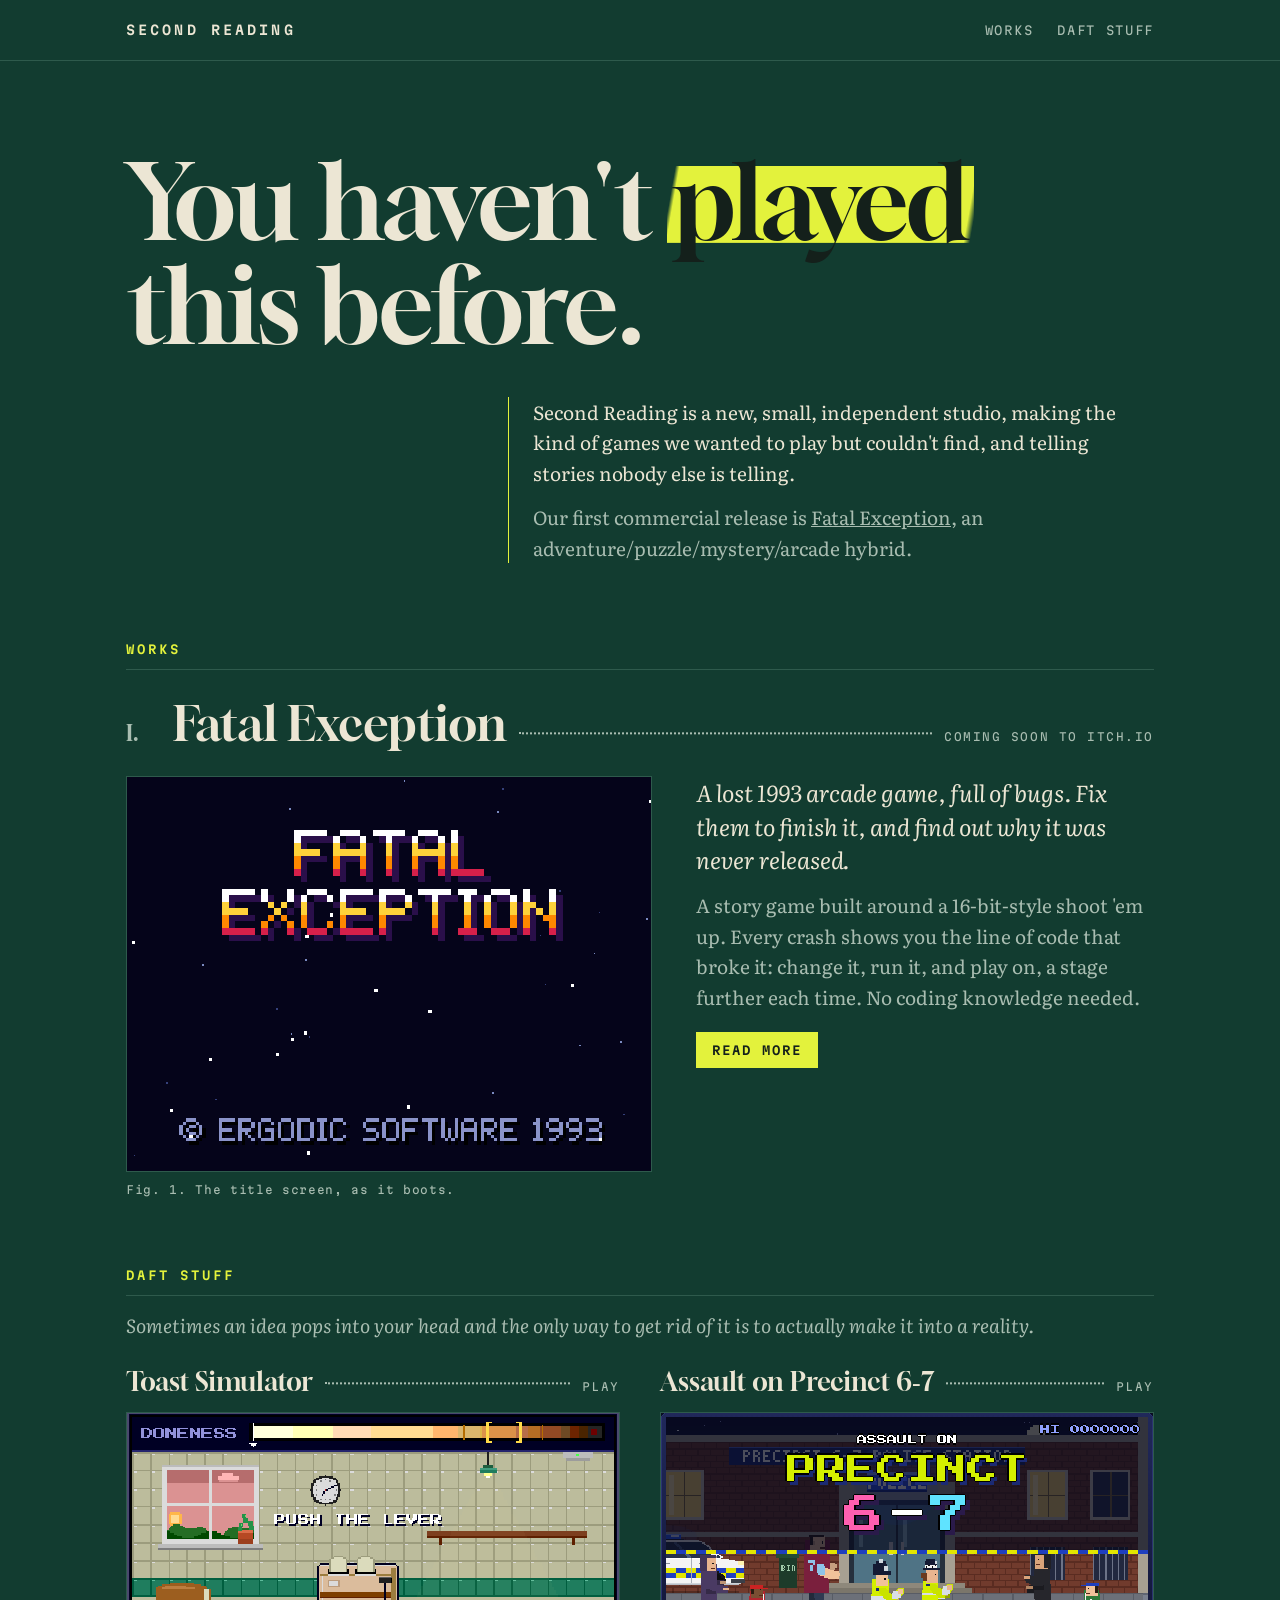
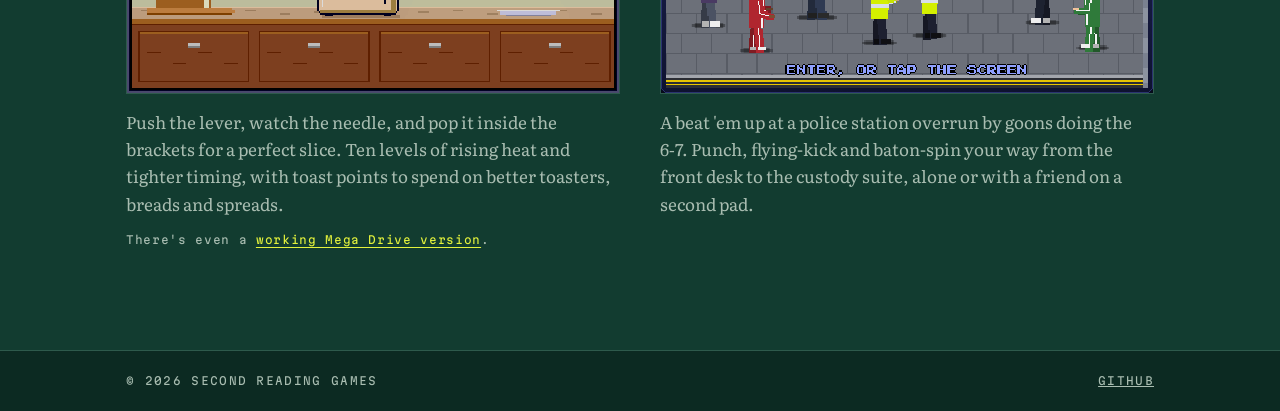
==== index.html @ 3e076906 "New Daft Stuff blurb; Fatal Exception page: the parcel's expected, no drug culture note Co-Authored-" ====
<!DOCTYPE html>
<html lang="en-GB">
<head>
<meta charset="utf-8">
<meta name="viewport" content="width=device-width, initial-scale=1">
<title>Second Reading Games</title>
<meta name="description" content="Second Reading is a new, small, independent studio, making the kind of games we wanted to play but couldn't find, and telling stories nobody else is telling.">
<meta property="og:title" content="Second Reading Games">
<meta property="og:description" content="You haven't played this before.">
<meta property="og:type" content="website">
<meta property="og:url" content="https://secondreading.games/">
<meta property="og:image" content="https://secondreading.games/fatal-exception/shots/title.png">
<meta name="twitter:card" content="summary_large_image">
<link rel="preload" href="fonts/gloock-latin.woff2" as="font" type="font/woff2" crossorigin>
<link rel="icon" href="favicon.svg" type="image/svg+xml">
<link rel="stylesheet" href="style.css">
</head>
<body>

<header class="top">
  <div class="wrap top-in">
    <a class="mark" href="./">Second Reading</a>
    <nav aria-label="Site">
      <a href="#works">Works</a>
      <a href="#daft-stuff">Daft Stuff</a>
    </nav>
  </div>
</header>

<main>

<section class="intro">
  <div class="wrap">
    <h1>You haven't <mark>played</mark> this before.</h1>
    <div class="blurb">
      <p>Second Reading is a new, small, independent studio, making the kind of games we wanted to play but couldn't find, and telling stories nobody else is telling.</p>
      <p>Our first commercial release is <a href="fatal-exception/">Fatal Exception</a>, an adventure/puzzle/mystery/arcade hybrid.</p>
    </div>
  </div>
</section>

<section id="works" aria-labelledby="works-title">
  <div class="wrap">
    <h2 id="works-title" class="label">Works</h2>

    <article class="work">
      <a class="entry" href="fatal-exception/">
        <span class="num">I.</span>
        <span class="title">Fatal Exception</span>
        <span class="dots" aria-hidden="true"></span>
        <span class="status">Coming soon to itch.io</span>
      </a>
      <div class="work-body">
        <figure>
          <a href="fatal-exception/" tabindex="-1" aria-hidden="true"><img src="fatal-exception/shots/title.png" width="640" height="480" alt=""></a>
          <figcaption>Fig. 1. The title screen, as it boots.</figcaption>
        </figure>
        <div class="work-text">
          <p class="lede">A lost 1993 arcade game, full of bugs. Fix them to finish it, and find out why it was never released.</p>
          <p>A story game built around a 16-bit-style shoot 'em up. Every crash shows you the line of code that broke it: change it, run it, and play on, a stage further each time. No coding knowledge needed.</p>
          <p><a class="more" href="fatal-exception/">Read more</a></p>
        </div>
      </div>
    </article>
  </div>
</section>

<section id="daft-stuff" aria-labelledby="div-title">
  <div class="wrap">
    <h2 id="div-title" class="label">Daft Stuff</h2>
    <p class="aside">Sometimes an idea pops into your head and the only way to get rid of it is to actually make it into a reality.</p>

    <div class="divs">
      <article class="div">
        <a class="entry" href="toast-simulator/">
          <span class="title">Toast Simulator</span>
          <span class="dots" aria-hidden="true"></span>
          <span class="status">Play</span>
        </a>
        <a class="pic" href="toast-simulator/" tabindex="-1" aria-hidden="true"><img src="img/toast-simulator.png" width="960" height="550" loading="lazy" alt=""></a>
        <p>Push the lever, watch the needle, and pop it inside the brackets for a perfect slice. Ten levels of rising heat and tighter timing, with toast points to spend on better toasters, breads and spreads.</p>
        <p class="also">There's even a <a href="toast-simulator/megadrive/">working Mega Drive version</a>.</p>
      </article>
      <article class="div">
        <a class="entry" href="assault-on-precinct-6-7/">
          <span class="title">Assault on Precinct 6&#8209;7</span>
          <span class="dots" aria-hidden="true"></span>
          <span class="status">Play</span>
        </a>
        <a class="pic" href="assault-on-precinct-6-7/" tabindex="-1" aria-hidden="true"><img src="img/assault-on-precinct-6-7.png" width="1176" height="672" loading="lazy" alt=""></a>
        <p>A beat 'em up at a police station overrun by goons doing the 6&#8209;7. Punch, flying-kick and baton-spin your way from the front desk to the custody suite, alone or with a friend on a second pad.</p>
      </article>
    </div>
  </div>
</section>

</main>

<footer class="foot">
  <div class="wrap foot-in">
    <p>&copy; 2026 Second Reading Games</p>
    <p><a href="https://github.com/second-reading">GitHub</a></p>
  </div>
</footer>

</body>
</html>
---- style.css ----
/* Second Reading Games. Library green, page-white type and a highlighter pen.
   Gloock for display, Literata to read, Martian Mono for labels (fonts/, SIL Open Font License).
   Each game's own page keeps its own look. */
@font-face{font-family:'Gloock';font-display:swap;src:url(fonts/gloock-latin.woff2) format('woff2')}
@font-face{font-family:'Literata';font-display:swap;font-weight:200 900;src:url(fonts/literata-latin.woff2) format('woff2')}
@font-face{font-family:'Literata';font-display:swap;font-weight:200 900;font-style:italic;src:url(fonts/literata-italic-latin.woff2) format('woff2')}
@font-face{font-family:'Martian Mono';font-display:swap;font-weight:100 800;src:url(fonts/martian-mono-latin.woff2) format('woff2')}

:root{
  --green:#123c30; --deep:#0c2a22; --page:#ece6d4; --dim:#a9bdb1; --rule:#2e5a4c; --pen:#e3f23c; --ink:#14201b;
  --display:'Gloock',Georgia,serif;
  --text:'Literata',Georgia,serif;
  --mono:'Martian Mono',ui-monospace,Menlo,Consolas,monospace;
}
*{box-sizing:border-box}
html{background:var(--green);scroll-behavior:smooth}
@media (prefers-reduced-motion: reduce){ html{scroll-behavior:auto} }
body{margin:0;background:var(--green);color:var(--page);font:19px/1.6 var(--text)}
img{max-width:100%;height:auto;display:block}
a{color:inherit}
a:focus-visible{outline:2px solid var(--pen);outline-offset:4px}
.wrap{max-width:1060px;margin:0 auto;padding:0 16px}
h1,h2{font-weight:400;margin:0}
p{margin:0 0 14px}

/* Header: just the name and two places to go, in the mono. */
.top{border-bottom:1px solid var(--rule)}
.top-in{display:flex;align-items:center;justify-content:space-between;gap:16px;min-height:60px;flex-wrap:wrap}
.mark{font:600 13px/1 var(--mono);letter-spacing:.24em;text-transform:uppercase;text-decoration:none}
.top nav{display:flex;gap:24px}
.top nav a{font:400 12px/1 var(--mono);letter-spacing:.14em;text-transform:uppercase;text-decoration:none;color:var(--dim)}
.top nav a:hover{color:var(--pen)}

/* The line, with one word gone over in highlighter. */
.intro{padding:88px 0 72px}
.intro h1{font:400 clamp(44px,8.2vw,104px)/1 var(--display);letter-spacing:-.01em;max-width:11em}
.intro mark{color:var(--ink);background:linear-gradient(100deg,transparent .08em,var(--pen) .12em,var(--pen) calc(100% - .1em),transparent calc(100% - .04em)) 0 58%/100% 62% no-repeat;
  padding:0 .06em;margin:0 -.06em}
.blurb{max-width:34em;margin:40px 0 0 auto;padding-left:24px;border-left:1px solid var(--pen)}
.blurb p:last-child{color:var(--dim);margin:0}

/* Section labels, in the mono. */
.label{font:600 12px/1 var(--mono);letter-spacing:.24em;text-transform:uppercase;color:var(--pen);
  padding-bottom:14px;border-bottom:1px solid var(--rule);margin-bottom:28px}
.aside{font-style:italic;color:var(--dim);margin:-14px 0 28px}

/* A contents-page line: number, title, dot leaders, status. */
.entry{display:flex;align-items:baseline;gap:12px;text-decoration:none}
.entry .num{font:400 22px/1 var(--display);color:var(--dim);min-width:1.6em}
.entry .title{font:400 clamp(30px,4.4vw,48px)/1.05 var(--display)}
.entry .dots{flex:1;min-width:24px;border-bottom:2px dotted var(--dim);transform:translateY(-.35em)}
.entry .status{font:400 11px/1.3 var(--mono);letter-spacing:.14em;text-transform:uppercase;color:var(--dim);white-space:nowrap}
.entry:hover .title{color:var(--pen)}

/* Fatal Exception */
#works{padding:8px 0 72px}
.work-body{display:grid;grid-template-columns:1.15fr 1fr;gap:44px;align-items:start;margin-top:28px}
figure{margin:0}
figure img{width:100%;image-rendering:pixelated;background:#000;border:1px solid var(--rule)}
figcaption{font:400 11px/1.4 var(--mono);letter-spacing:.06em;color:var(--dim);margin-top:10px}
.lede{font:italic 400 23px/1.45 var(--text)}
.work-text p:not(.lede){color:var(--dim)}
.more{display:inline-block;margin-top:6px;font:600 12px/1 var(--mono);letter-spacing:.16em;text-transform:uppercase;
  text-decoration:none;color:var(--ink);background:var(--pen);padding:12px 16px}
.more:hover{background:var(--page)}

/* Daft Stuff: the same contents lines, smaller. */
#daft-stuff{padding:0 0 88px}
.divs{display:grid;grid-template-columns:repeat(2,1fr);gap:40px}
.div .entry .title{font-size:26px}
.div .pic{display:block;margin:16px 0 14px}
.div .pic img{width:100%;aspect-ratio:7/4;object-fit:cover;image-rendering:pixelated;border:1px solid var(--rule);background:#000}
.div .pic:hover img{border-color:var(--pen)}
.div p{font-size:17px;color:var(--dim)}
.div .also{font:400 11px/1.6 var(--mono);letter-spacing:.06em}
.div .also a{color:var(--pen);text-underline-offset:3px}
.div .also a:hover{color:var(--page)}

.foot{background:var(--deep);border-top:1px solid var(--rule);padding:22px 0}
.foot-in{display:flex;justify-content:space-between;gap:16px;flex-wrap:wrap}
.foot p{margin:0;font:400 11px/1.4 var(--mono);letter-spacing:.12em;text-transform:uppercase;color:var(--dim)}
.foot a:hover{color:var(--pen)}

@media (max-width:780px){
  .intro{padding:56px 0 48px}
  .blurb{margin-left:0}
  .work-body,.divs{grid-template-columns:1fr;gap:28px}
  .entry{flex-wrap:wrap;row-gap:6px}
  .entry .dots{display:none}
  .entry .status{flex-basis:100%;order:3}
  .entry .num{min-width:0}
}
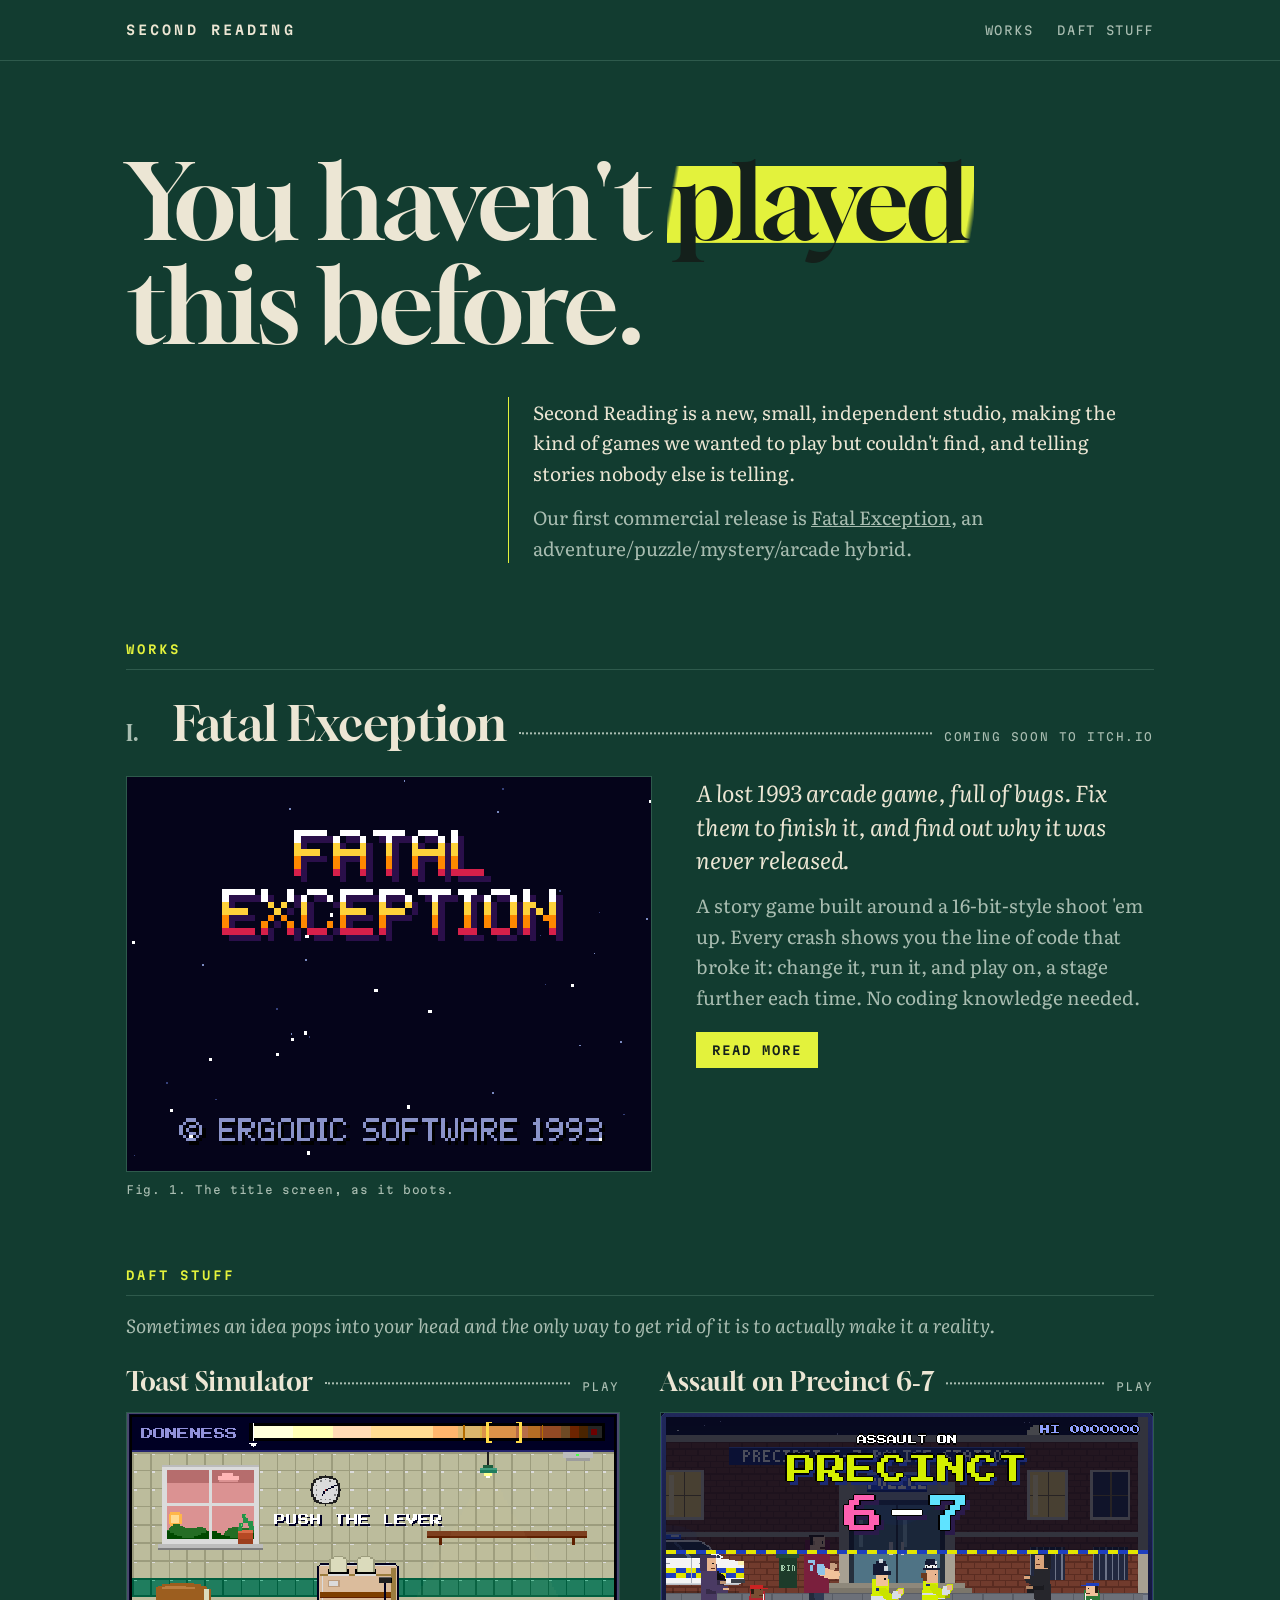
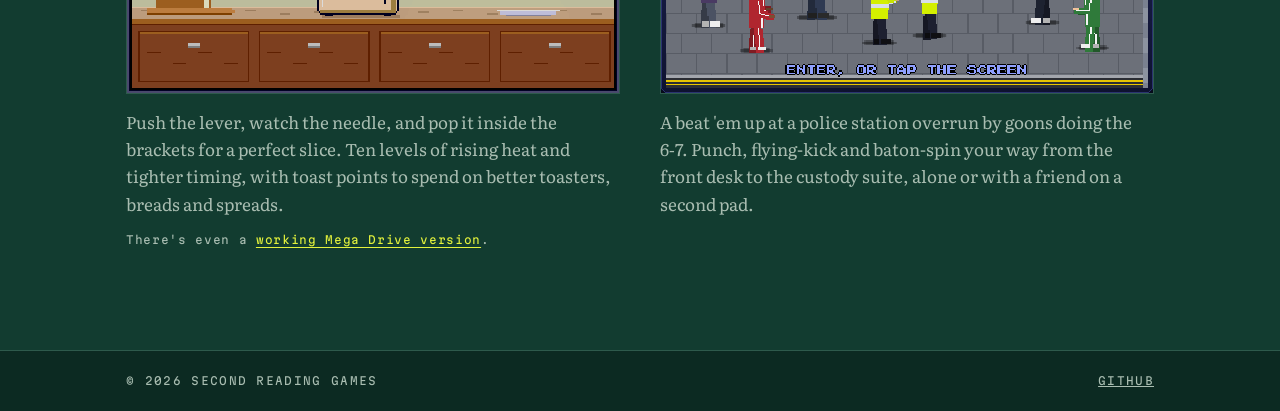
==== commit ccc1ea10: "Daft Stuff blurb: make it a reality Co-Authored-By: Claude Opus 5.5 <noreply@anthropic.com> Claude-S" ====
--- a/index.html
+++ b/index.html
@@ -68,7 +68,7 @@
 <section id="daft-stuff" aria-labelledby="div-title">
   <div class="wrap">
     <h2 id="div-title" class="label">Daft Stuff</h2>
-    <p class="aside">Sometimes an idea pops into your head and the only way to get rid of it is to actually make it into a reality.</p>
+    <p class="aside">Sometimes an idea pops into your head and the only way to get rid of it is to actually make it a reality.</p>
 
     <div class="divs">
       <article class="div">
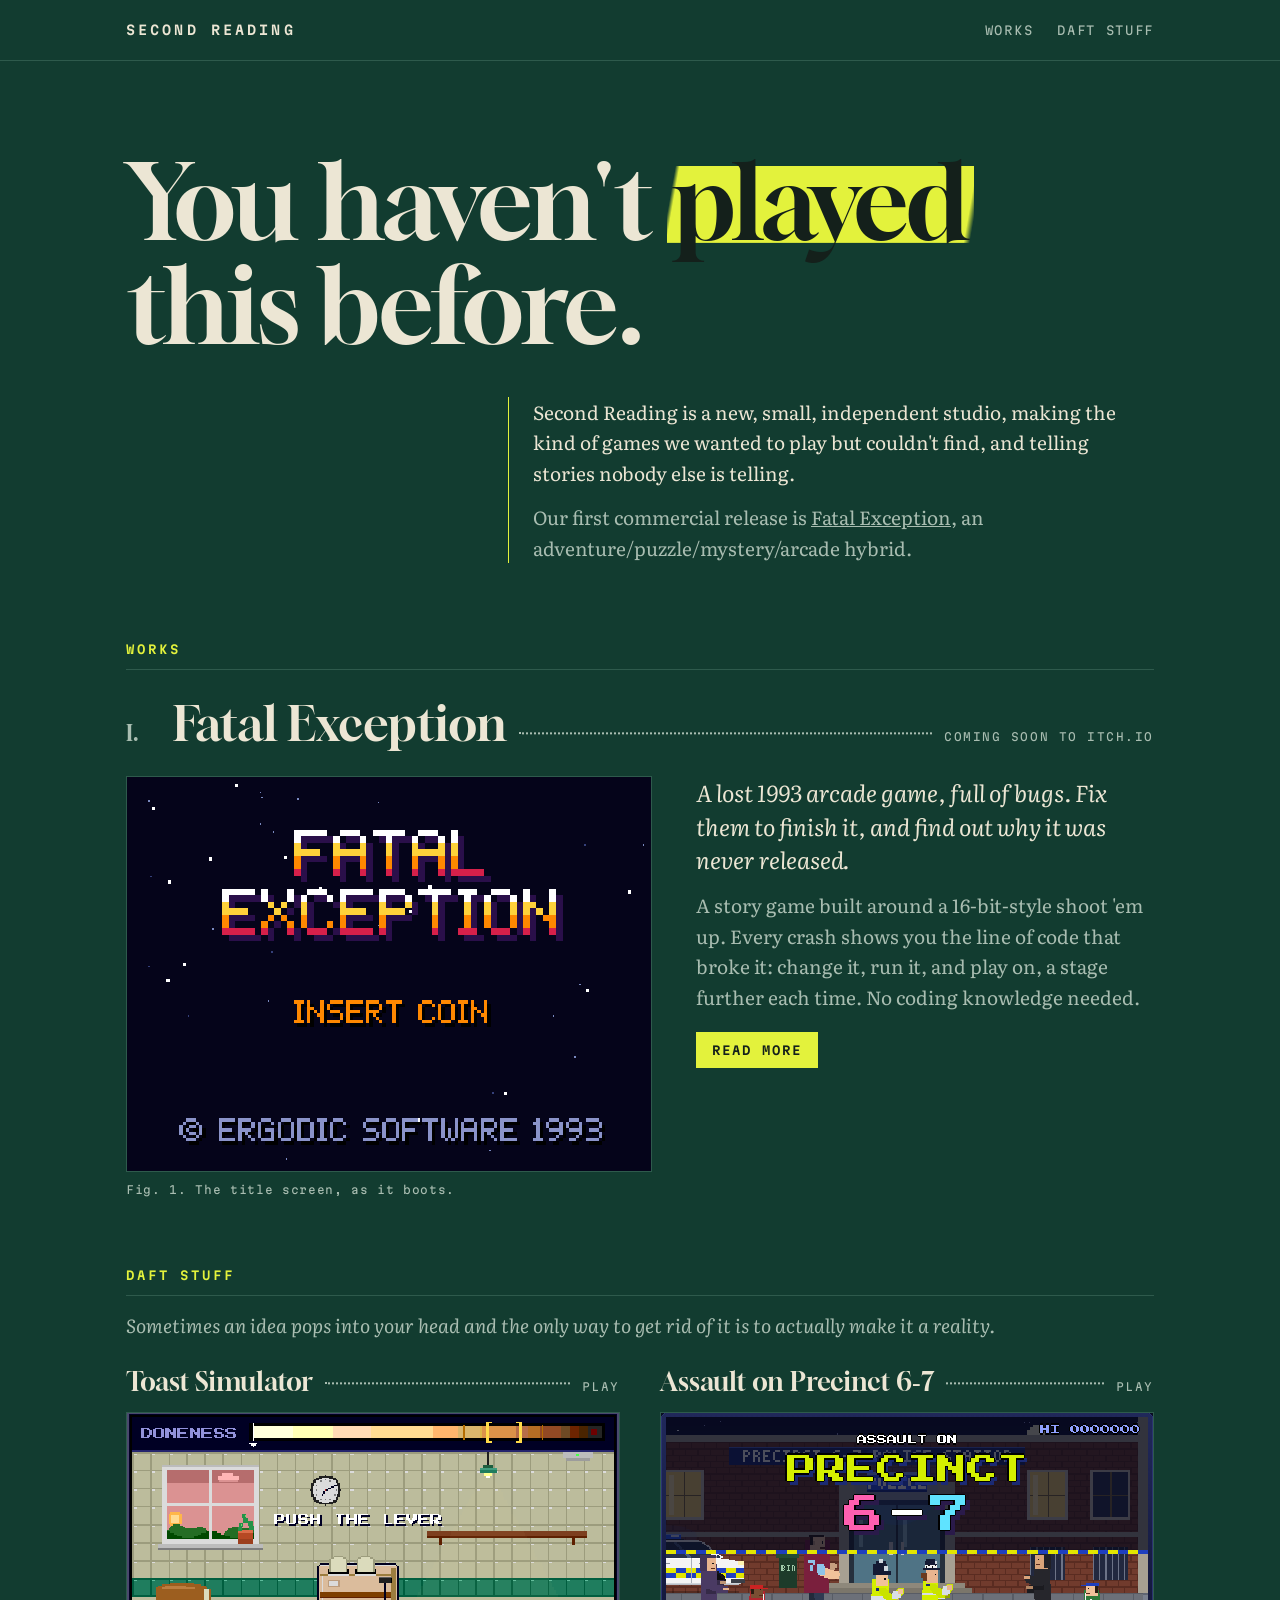
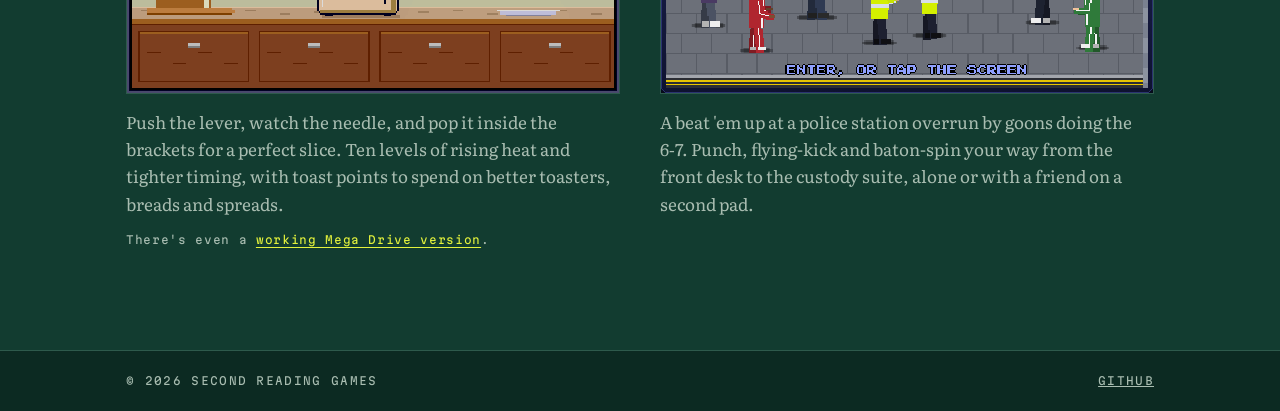
==== commit 10155e80: "Click "played" in the headline for a game of breakout Rows of blocks slide down from the top, a mous" ====
--- a/index.html
+++ b/index.html
@@ -31,7 +31,7 @@
 
 <section class="intro">
   <div class="wrap">
-    <h1>You haven't <mark>played</mark> this before.</h1>
+    <h1>You haven't <mark><button type="button" class="play-mark" aria-label="Play a game: breakout">played</button></mark> this before.</h1>
     <div class="blurb">
       <p>Second Reading is a new, small, independent studio, making the kind of games we wanted to play but couldn't find, and telling stories nobody else is telling.</p>
       <p>Our first commercial release is <a href="fatal-exception/">Fatal Exception</a>, an adventure/puzzle/mystery/arcade hybrid.</p>
@@ -103,5 +103,6 @@
   </div>
 </footer>
 
+<script src="play.js"></script>
 </body>
 </html>
--- a/style.css
+++ b/style.css
@@ -90,3 +90,10 @@
   .entry .status{flex-basis:100%;order:3}
   .entry .num{min-width:0}
 }
+
+/* "played" is a button: it opens a game of breakout (play.js). */
+.play-mark{font:inherit;color:inherit;letter-spacing:inherit;background:none;border:0;padding:0;margin:0;cursor:pointer}
+.play-mark:hover{text-decoration:underline;text-decoration-thickness:.06em;text-underline-offset:.1em}
+.play-mark:focus-visible{outline:2px solid var(--page);outline-offset:4px}
+.breakout{position:fixed;inset:0;z-index:100;background:var(--green);cursor:none;touch-action:none}
+.breakout canvas{display:block}
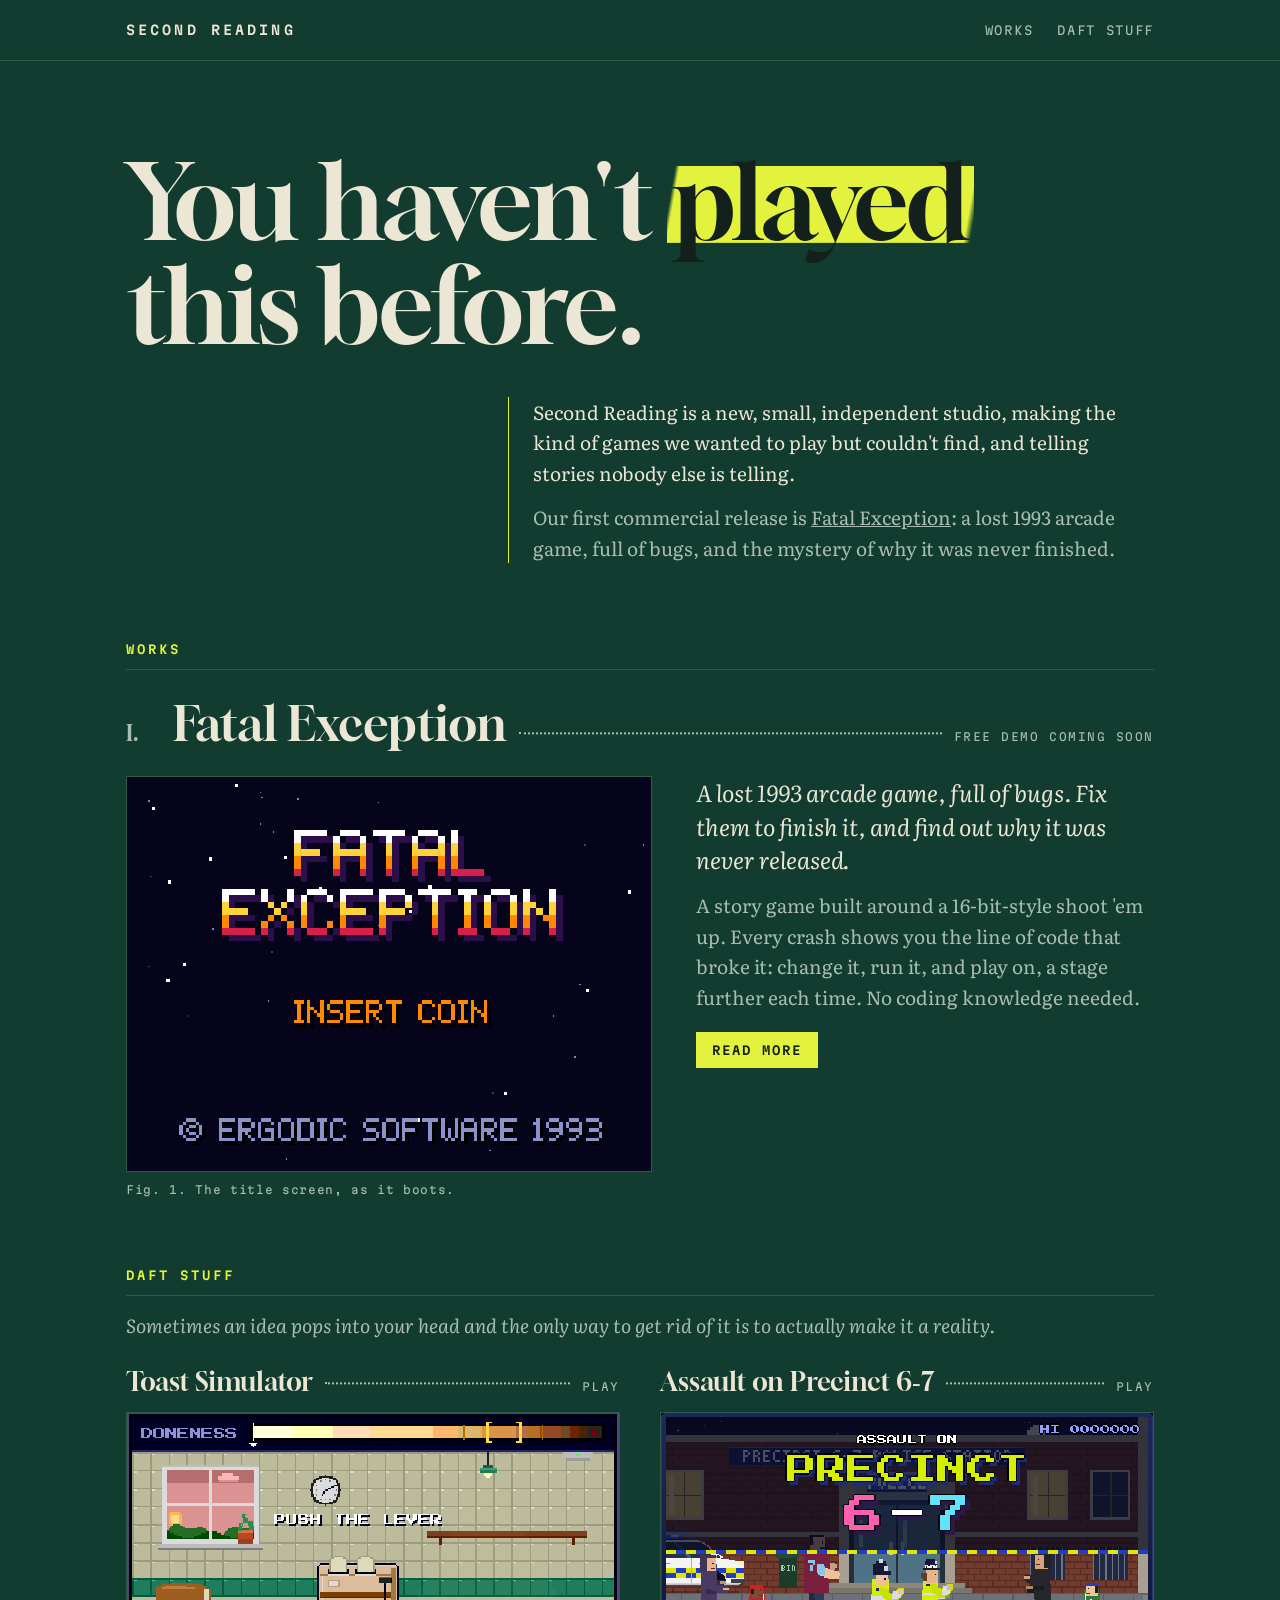
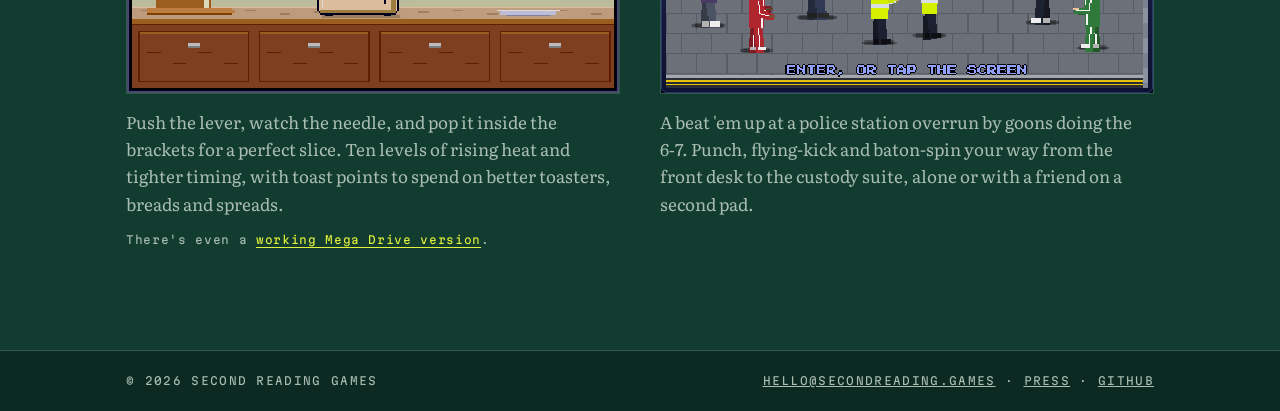
==== commit 4648d064: "Fatal Exception: a video in the hero, demo coming soon, a press kit, and one-click demo publishing -" ====
--- a/index.html
+++ b/index.html
@@ -9,8 +9,11 @@
 <meta property="og:description" content="You haven't played this before.">
 <meta property="og:type" content="website">
 <meta property="og:url" content="https://secondreading.games/">
-<meta property="og:image" content="https://secondreading.games/fatal-exception/shots/title.png">
+<meta property="og:image" content="https://secondreading.games/fatal-exception/shots/share.png">
+<meta property="og:image:width" content="1200">
+<meta property="og:image:height" content="630">
 <meta name="twitter:card" content="summary_large_image">
+<link rel="canonical" href="https://secondreading.games/">
 <link rel="preload" href="fonts/gloock-latin.woff2" as="font" type="font/woff2" crossorigin>
 <link rel="icon" href="favicon.svg" type="image/svg+xml">
 <link rel="stylesheet" href="style.css">
@@ -34,7 +37,7 @@
     <h1>You haven't <mark><button type="button" class="play-mark" aria-label="Play a game: breakout">played</button></mark> this before.</h1>
     <div class="blurb">
       <p>Second Reading is a new, small, independent studio, making the kind of games we wanted to play but couldn't find, and telling stories nobody else is telling.</p>
-      <p>Our first commercial release is <a href="fatal-exception/">Fatal Exception</a>, an adventure/puzzle/mystery/arcade hybrid.</p>
+      <p>Our first commercial release is <a href="fatal-exception/">Fatal Exception</a>: a lost 1993 arcade game, full of bugs, and the mystery of why it was never finished.</p>
     </div>
   </div>
 </section>
@@ -48,7 +51,7 @@
         <span class="num">I.</span>
         <span class="title">Fatal Exception</span>
         <span class="dots" aria-hidden="true"></span>
-        <span class="status">Coming soon to itch.io</span>
+        <span class="status" data-demo>Free demo coming soon</span>
       </a>
       <div class="work-body">
         <figure>
@@ -99,7 +102,7 @@
 <footer class="foot">
   <div class="wrap foot-in">
     <p>&copy; 2026 Second Reading Games</p>
-    <p><a href="https://github.com/second-reading">GitHub</a></p>
+    <p><a href="mailto:hello@secondreading.games">hello@secondreading.games</a> &middot; <a href="fatal-exception/press/">Press</a> &middot; <a href="https://github.com/second-reading">GitHub</a></p>
   </div>
 </footer>
 
--- a/style.css
+++ b/style.css
@@ -97,3 +97,6 @@
 .play-mark:focus-visible{outline:2px solid var(--page);outline-offset:4px}
 .breakout{position:fixed;inset:0;z-index:100;background:var(--green);cursor:none;touch-action:none}
 .breakout canvas{display:block}
+.breakout-quit{position:absolute;top:14px;right:max(16px,6vw);font:600 12px/1 var(--mono);letter-spacing:.14em;text-transform:uppercase;
+  color:var(--dim);background:none;border:1px solid var(--rule);padding:8px 10px;cursor:pointer}
+.breakout-quit:hover,.breakout-quit:focus-visible{color:var(--ink);background:var(--pen);border-color:var(--pen);outline:none}
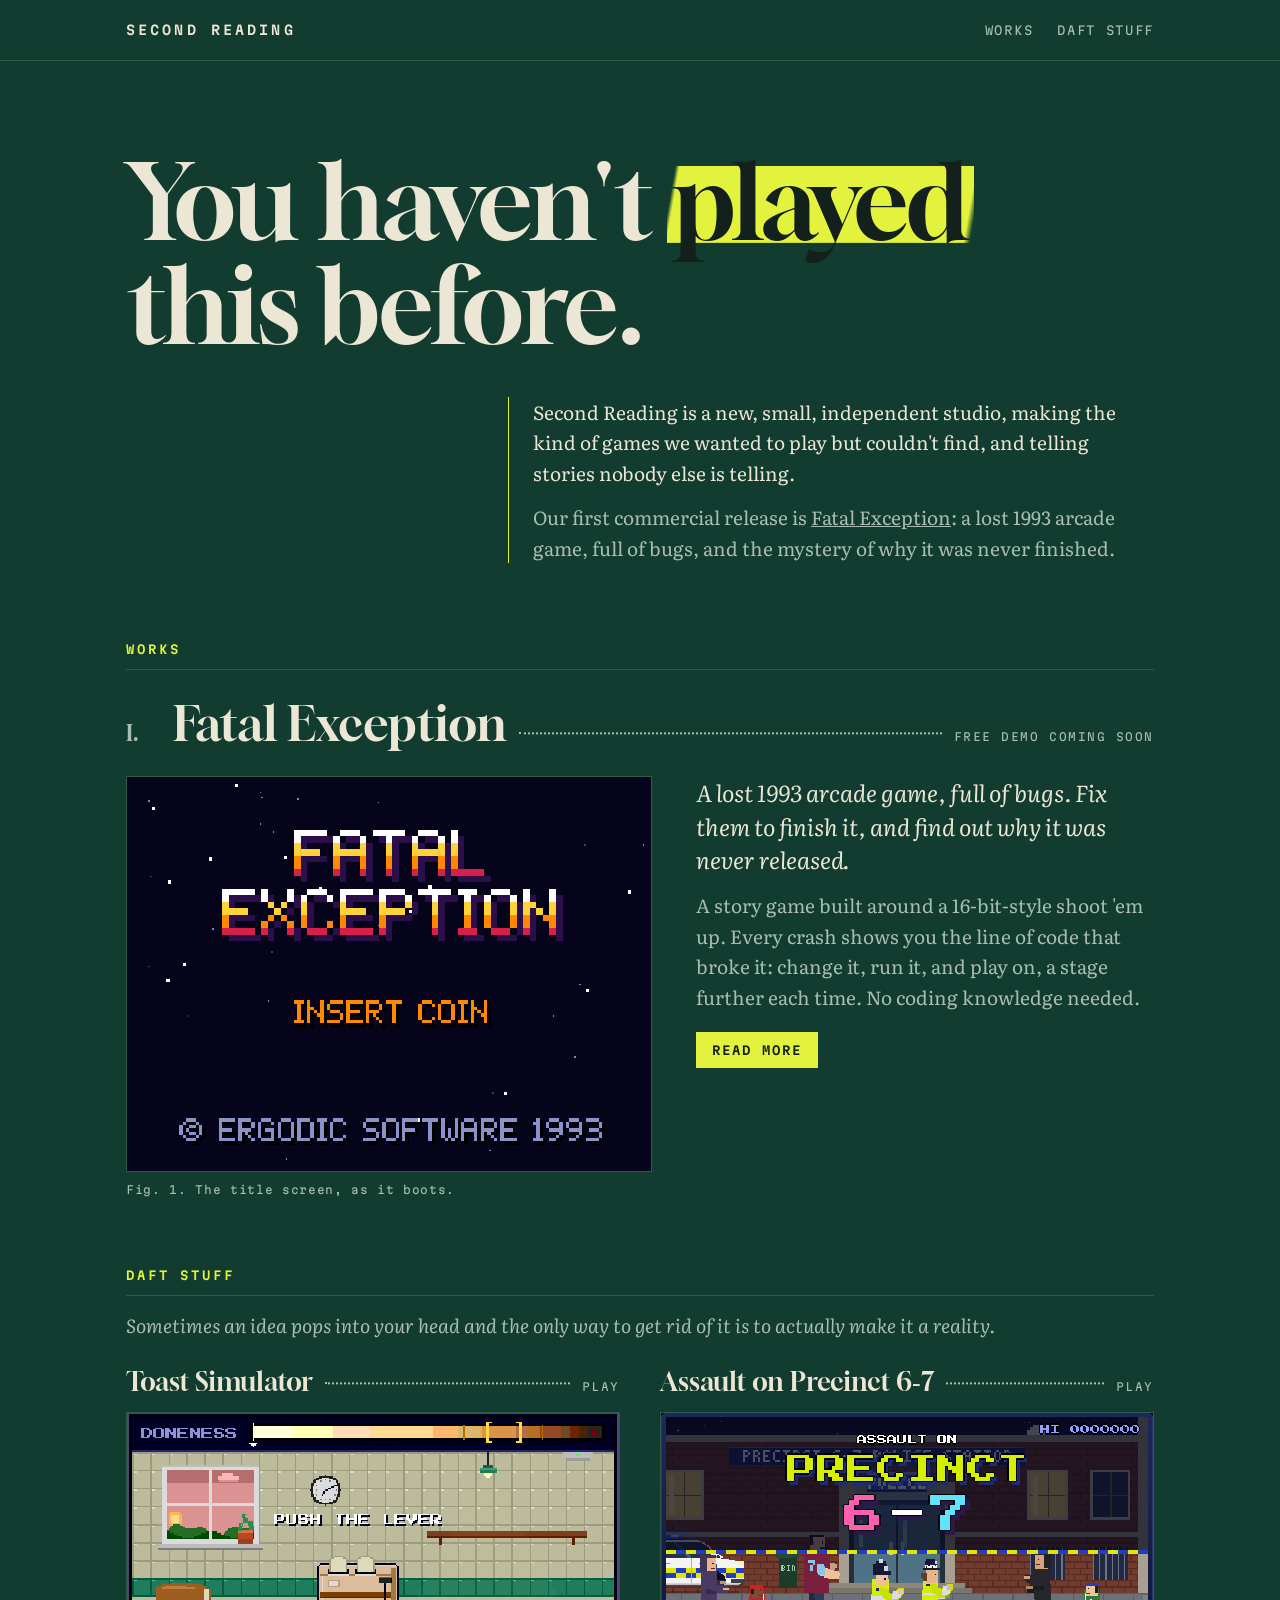
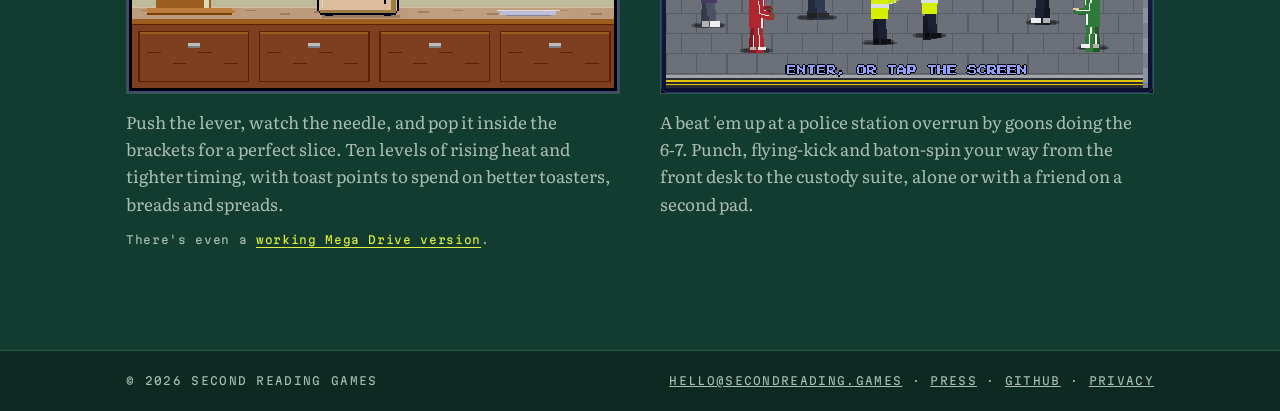
==== commit fb8bc477: "A privacy page for the whole site, linked from every footer and the sign-up The sign-up now says wha" ====
--- a/index.html
+++ b/index.html
@@ -102,7 +102,7 @@
 <footer class="foot">
   <div class="wrap foot-in">
     <p>&copy; 2026 Second Reading Games</p>
-    <p><a href="mailto:hello@secondreading.games">hello@secondreading.games</a> &middot; <a href="fatal-exception/press/">Press</a> &middot; <a href="https://github.com/second-reading">GitHub</a></p>
+    <p><a href="mailto:hello@secondreading.games">hello@secondreading.games</a> &middot; <a href="fatal-exception/press/">Press</a> &middot; <a href="https://github.com/second-reading">GitHub</a> &middot; <a href="privacy/">Privacy</a></p>
   </div>
 </footer>
 
--- a/style.css
+++ b/style.css
@@ -100,3 +100,13 @@
 .breakout-quit{position:absolute;top:14px;right:max(16px,6vw);font:600 12px/1 var(--mono);letter-spacing:.14em;text-transform:uppercase;
   color:var(--dim);background:none;border:1px solid var(--rule);padding:8px 10px;cursor:pointer}
 .breakout-quit:hover,.breakout-quit:focus-visible{color:var(--ink);background:var(--pen);border-color:var(--pen);outline:none}
+
+/* The privacy page: plain reading. */
+.policy{padding:64px 0 88px}
+.policy .wrap{max-width:760px}
+.policy h1{font:400 clamp(40px,6vw,64px)/1 var(--display);margin-bottom:28px}
+.policy h2{font:600 12px/1 var(--mono);letter-spacing:.24em;text-transform:uppercase;color:var(--pen);margin:40px 0 16px}
+.policy p{color:var(--page)}
+.policy .aside{margin:0 0 8px}
+.policy a{color:var(--pen);text-underline-offset:3px}
+.policy a:hover{color:var(--page)}
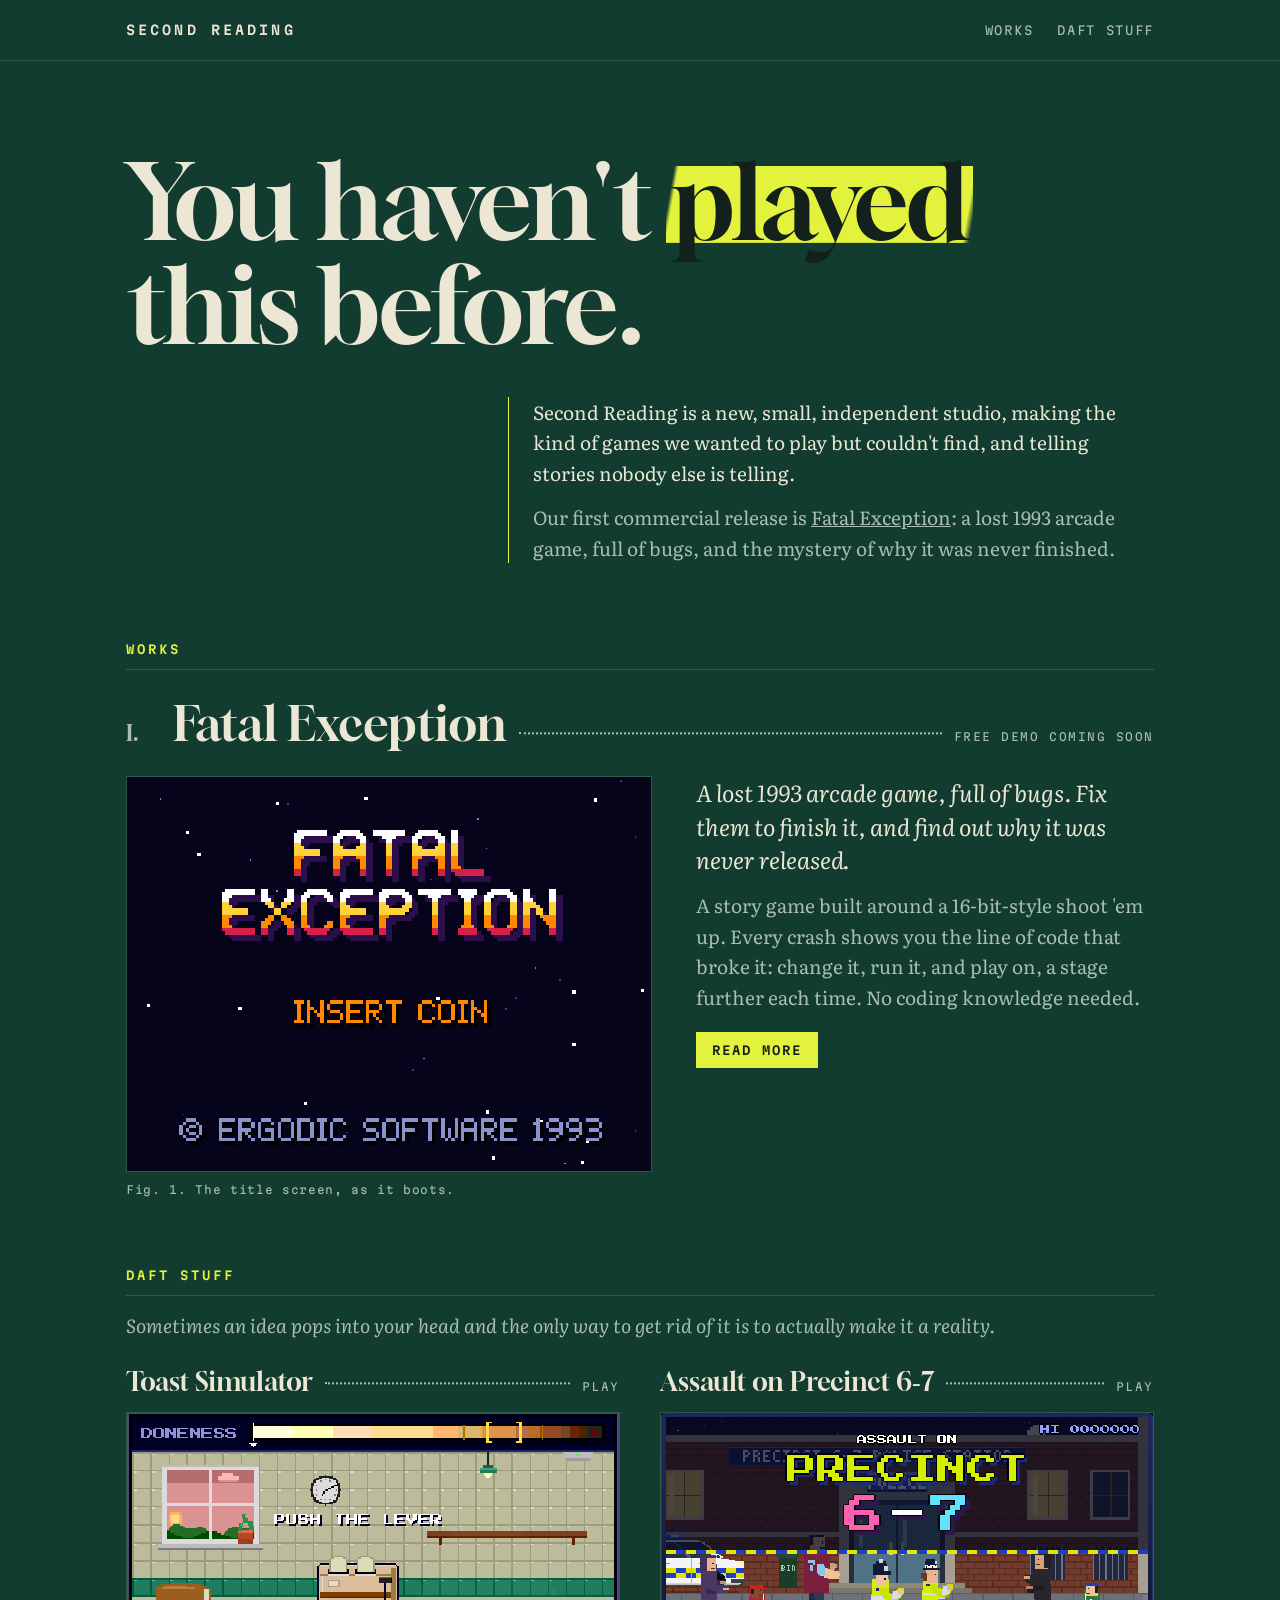
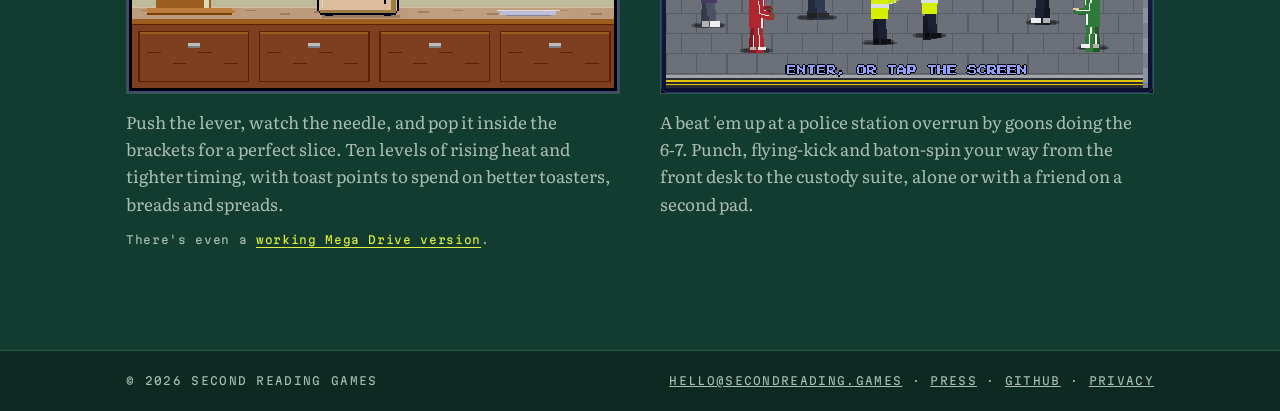
==== commit 163a8767: "The tagline rolls out: each word rises into place, then the highlighter goes over "played" The blurb" ====
--- a/index.html
+++ b/index.html
@@ -34,7 +34,7 @@
 
 <section class="intro">
   <div class="wrap">
-    <h1>You haven't <mark><button type="button" class="play-mark" aria-label="Play a game: breakout">played</button></mark> this before.</h1>
+    <h1 class="roll"><span class="w"><span style="--i:0">You</span></span> <span class="w"><span style="--i:1">haven't</span></span> <mark><button type="button" class="play-mark" aria-label="played: play a game of breakout"><span class="w"><span style="--i:2">played</span></span></button></mark> <span class="w"><span style="--i:3">this</span></span> <span class="w"><span style="--i:4">before.</span></span></h1>
     <div class="blurb">
       <p>Second Reading is a new, small, independent studio, making the kind of games we wanted to play but couldn't find, and telling stories nobody else is telling.</p>
       <p>Our first commercial release is <a href="fatal-exception/">Fatal Exception</a>: a lost 1993 arcade game, full of bugs, and the mystery of why it was never finished.</p>
--- a/style.css
+++ b/style.css
@@ -37,6 +37,19 @@
 .intro mark{color:var(--ink);background:linear-gradient(100deg,transparent .08em,var(--pen) .12em,var(--pen) calc(100% - .1em),transparent calc(100% - .04em)) 0 58%/100% 62% no-repeat;
   padding:0 .06em;margin:0 -.06em}
 .blurb{max-width:34em;margin:40px 0 0 auto;padding-left:24px;border-left:1px solid var(--pen)}
+/* It rolls out: each word rises into place in turn, then the highlighter goes over "played",
+   left to right, and the blurb comes in under it. Still, with reduced motion. */
+.roll .w{display:inline-block;overflow:hidden;vertical-align:top;padding:.12em .04em .16em;margin:-.12em -.04em -.16em}
+.roll .w>span{display:inline-block;transform:translateY(115%) rotate(7deg);transform-origin:0 100%;
+  animation:roll .8s cubic-bezier(.2,.75,.2,1) calc(var(--i) * 110ms + 150ms) forwards}
+.intro mark{color:var(--page);background-size:0 62%;animation:pen .45s cubic-bezier(.5,0,.3,1) 1.05s forwards}
+.intro .blurb{opacity:0;transform:translateY(12px);animation:roll .7s ease-out 1.35s forwards}
+@keyframes roll{to{opacity:1;transform:none}}
+@keyframes pen{50%{color:var(--page)}to{color:var(--ink);background-size:100% 62%}}
+@media (prefers-reduced-motion: reduce){
+  .roll .w>span,.intro mark,.intro .blurb{animation:none;transform:none;opacity:1}
+  .intro mark{color:var(--ink);background-size:100% 62%}
+}
 .blurb p:last-child{color:var(--dim);margin:0}
 
 /* Section labels, in the mono. */
@@ -93,7 +106,7 @@
 
 /* "played" is a button: it opens a game of breakout (play.js). */
 .play-mark{font:inherit;color:inherit;letter-spacing:inherit;background:none;border:0;padding:0;margin:0;cursor:pointer}
-.play-mark:hover{text-decoration:underline;text-decoration-thickness:.06em;text-underline-offset:.1em}
+.play-mark:hover,.play-mark:hover .w>span{text-decoration:underline;text-decoration-thickness:.06em;text-underline-offset:.1em}
 .play-mark:focus-visible{outline:2px solid var(--page);outline-offset:4px}
 .breakout{position:fixed;inset:0;z-index:100;background:var(--green);cursor:none;touch-action:none}
 .breakout canvas{display:block}
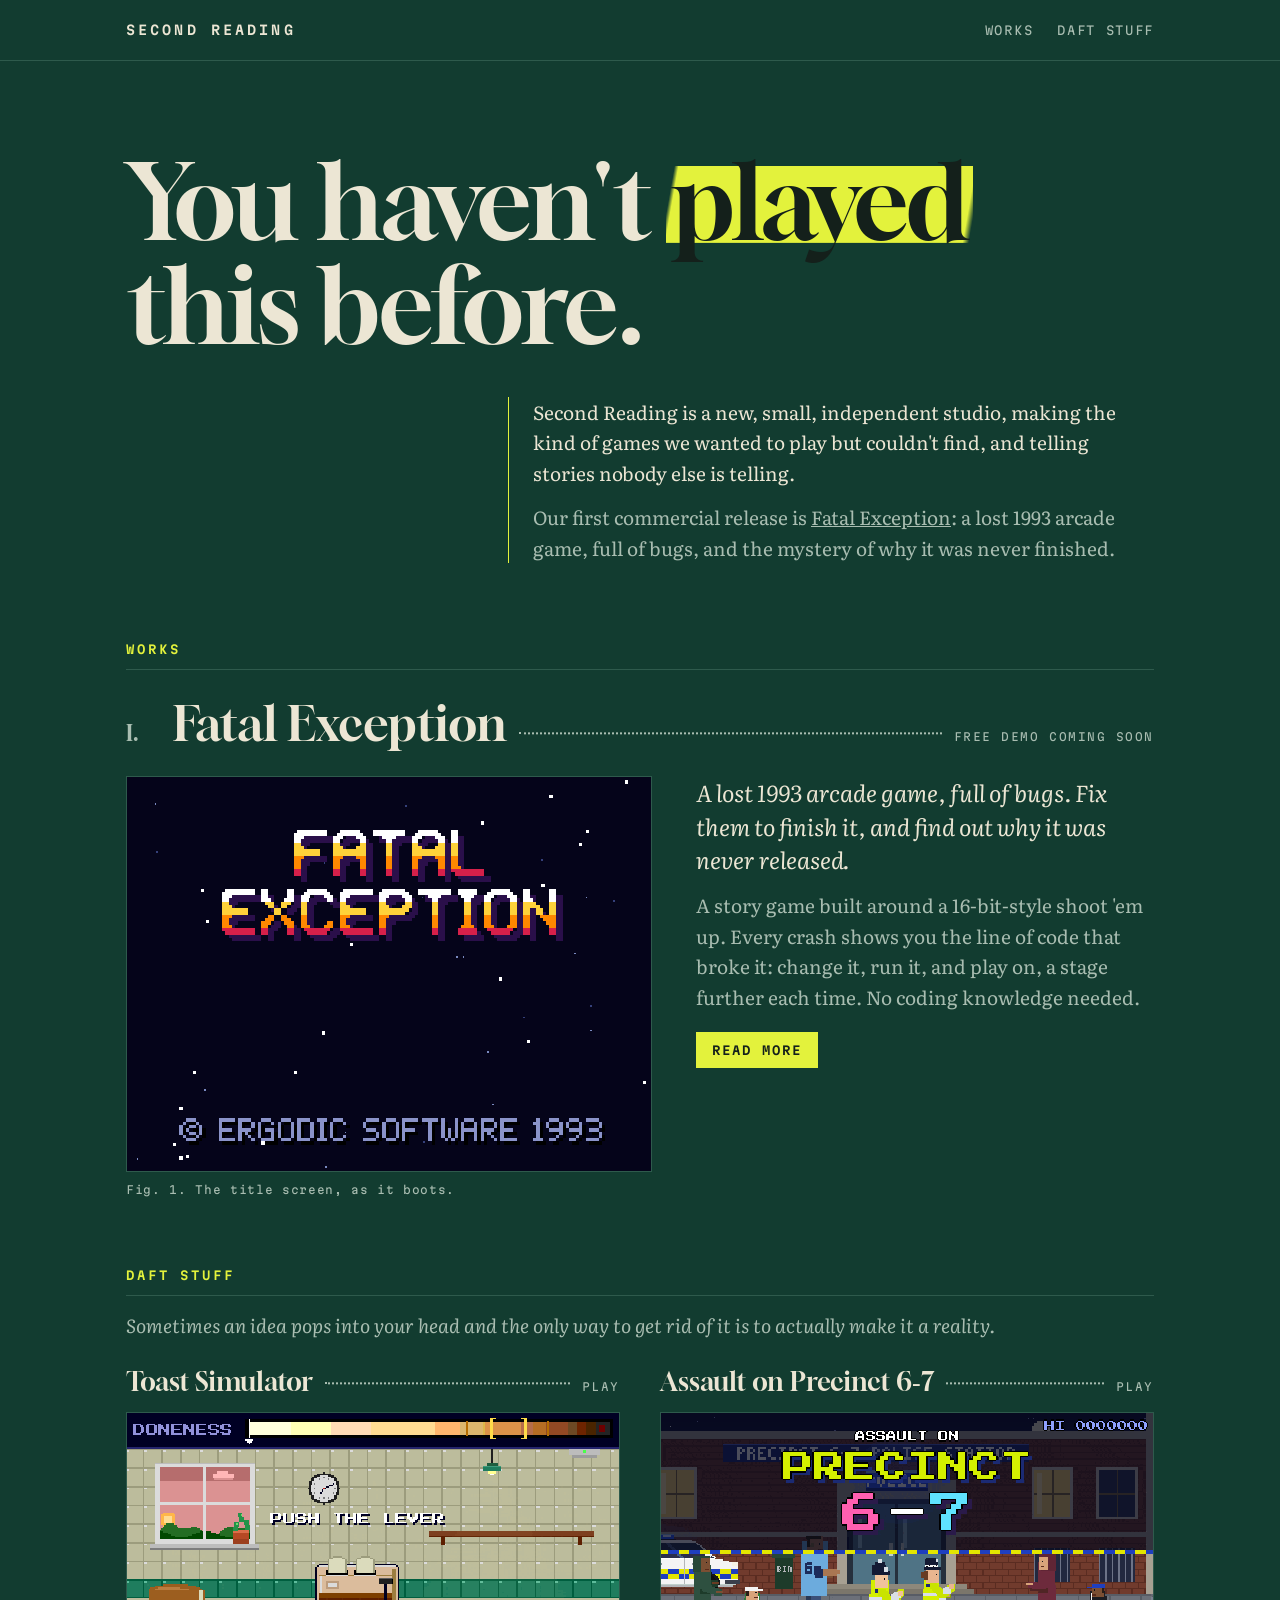
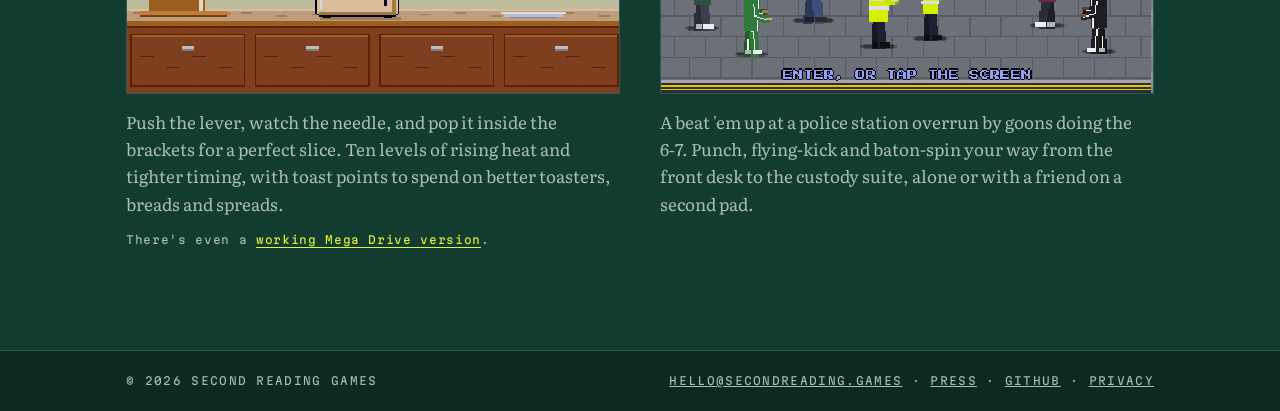
==== commit f4afbb86: "Homepage: a few frames of animation on each game's picture Fatal Exception's title with INSERT COIN " ====
--- a/index.html
+++ b/index.html
@@ -55,7 +55,7 @@
       </a>
       <div class="work-body">
         <figure>
-          <a href="fatal-exception/" tabindex="-1" aria-hidden="true"><img src="fatal-exception/shots/title.png" width="640" height="480" alt=""></a>
+          <a href="fatal-exception/" tabindex="-1" aria-hidden="true"><picture><source srcset="fatal-exception/shots/title.png" media="(prefers-reduced-motion: reduce)"><img src="img/fatal-exception.gif" width="320" height="240" alt=""></picture></a>
           <figcaption>Fig. 1. The title screen, as it boots.</figcaption>
         </figure>
         <div class="work-text">
@@ -80,7 +80,7 @@
           <span class="dots" aria-hidden="true"></span>
           <span class="status">Play</span>
         </a>
-        <a class="pic" href="toast-simulator/" tabindex="-1" aria-hidden="true"><img src="img/toast-simulator.png" width="960" height="550" loading="lazy" alt=""></a>
+        <a class="pic" href="toast-simulator/" tabindex="-1" aria-hidden="true"><picture><source srcset="img/toast-simulator.png" media="(prefers-reduced-motion: reduce)"><img src="img/toast-simulator.gif" width="320" height="180" loading="lazy" alt=""></picture></a>
         <p>Push the lever, watch the needle, and pop it inside the brackets for a perfect slice. Ten levels of rising heat and tighter timing, with toast points to spend on better toasters, breads and spreads.</p>
         <p class="also">There's even a <a href="toast-simulator/megadrive/">working Mega Drive version</a>.</p>
       </article>
@@ -90,7 +90,7 @@
           <span class="dots" aria-hidden="true"></span>
           <span class="status">Play</span>
         </a>
-        <a class="pic" href="assault-on-precinct-6-7/" tabindex="-1" aria-hidden="true"><img src="img/assault-on-precinct-6-7.png" width="1176" height="672" loading="lazy" alt=""></a>
+        <a class="pic" href="assault-on-precinct-6-7/" tabindex="-1" aria-hidden="true"><picture><source srcset="img/assault-on-precinct-6-7.png" media="(prefers-reduced-motion: reduce)"><img src="img/assault-on-precinct-6-7.gif" width="384" height="216" loading="lazy" alt=""></picture></a>
         <p>A beat 'em up at a police station overrun by goons doing the 6&#8209;7. Punch, flying-kick and baton-spin your way from the front desk to the custody suite, alone or with a friend on a second pad.</p>
       </article>
     </div>
--- a/style.css
+++ b/style.css
@@ -123,3 +123,4 @@
 .policy .aside{margin:0 0 8px}
 .policy a{color:var(--pen);text-underline-offset:3px}
 .policy a:hover{color:var(--page)}
+picture{display:block}
